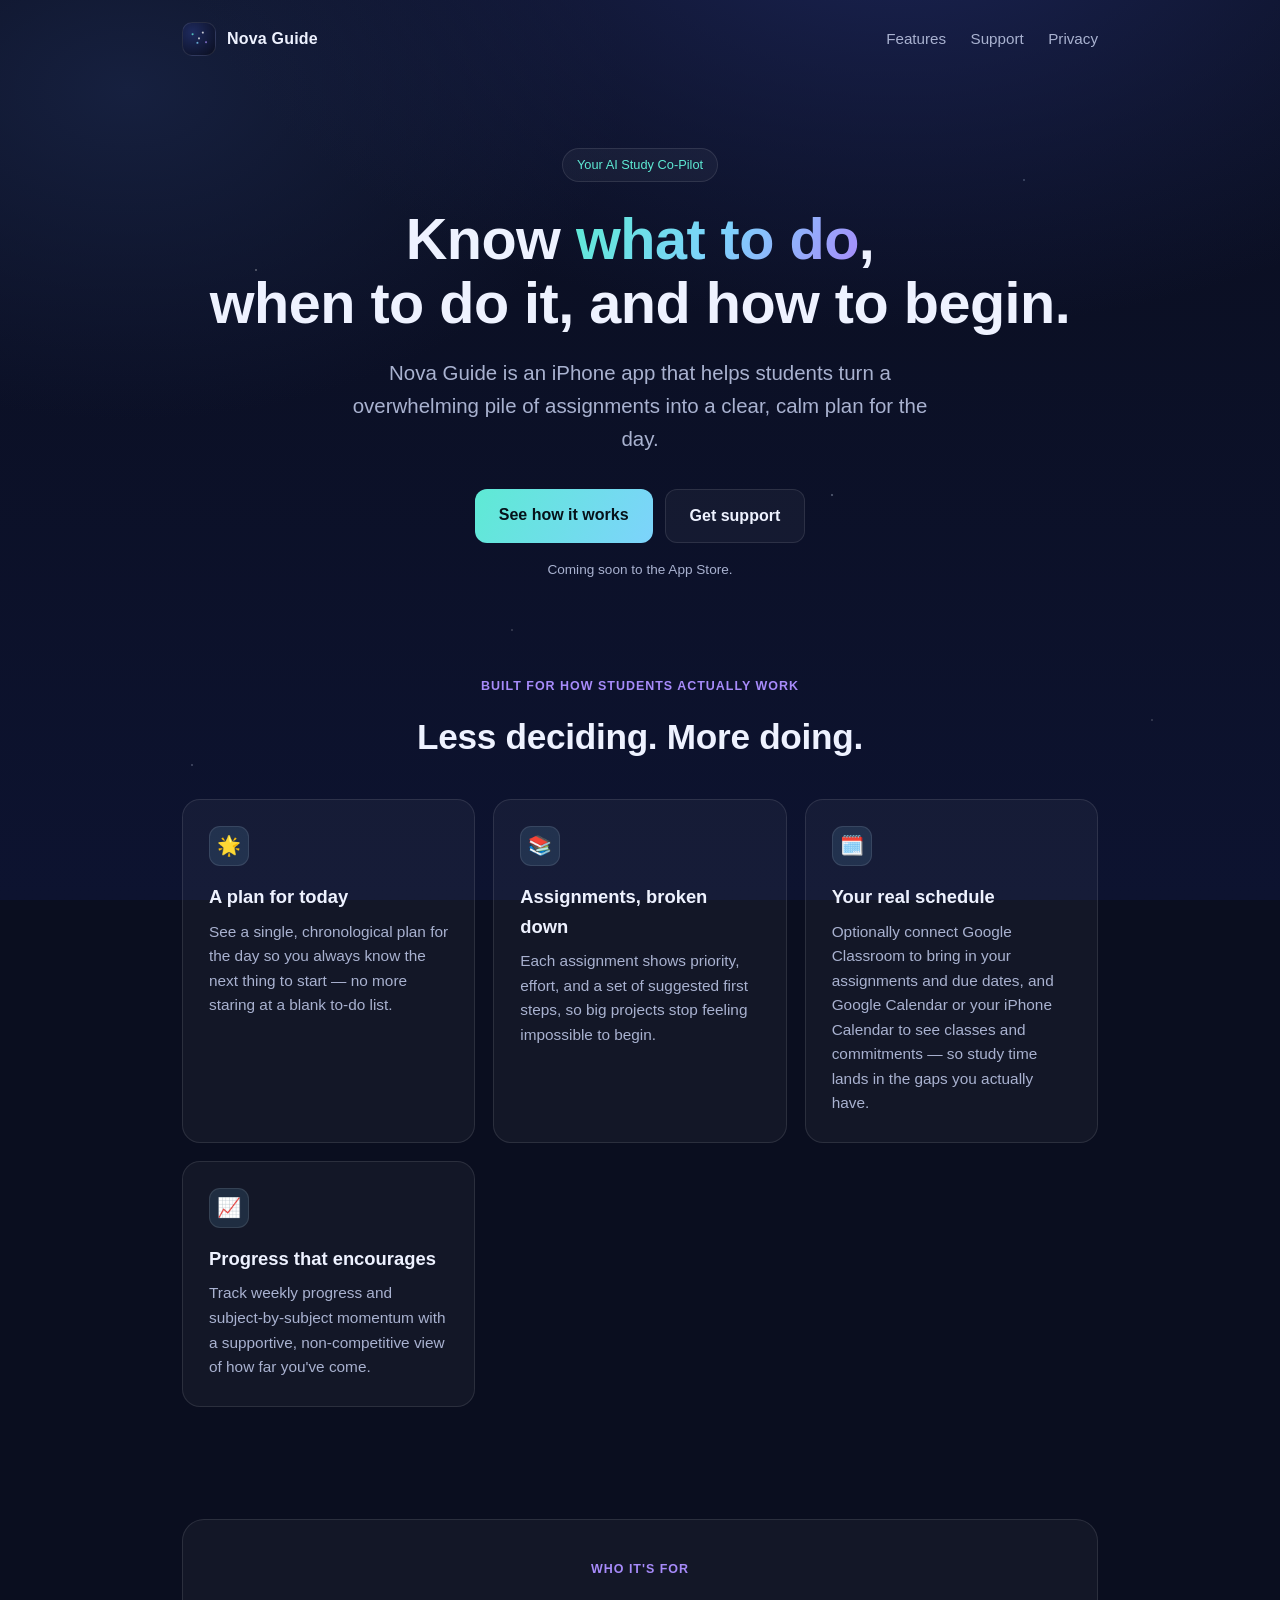
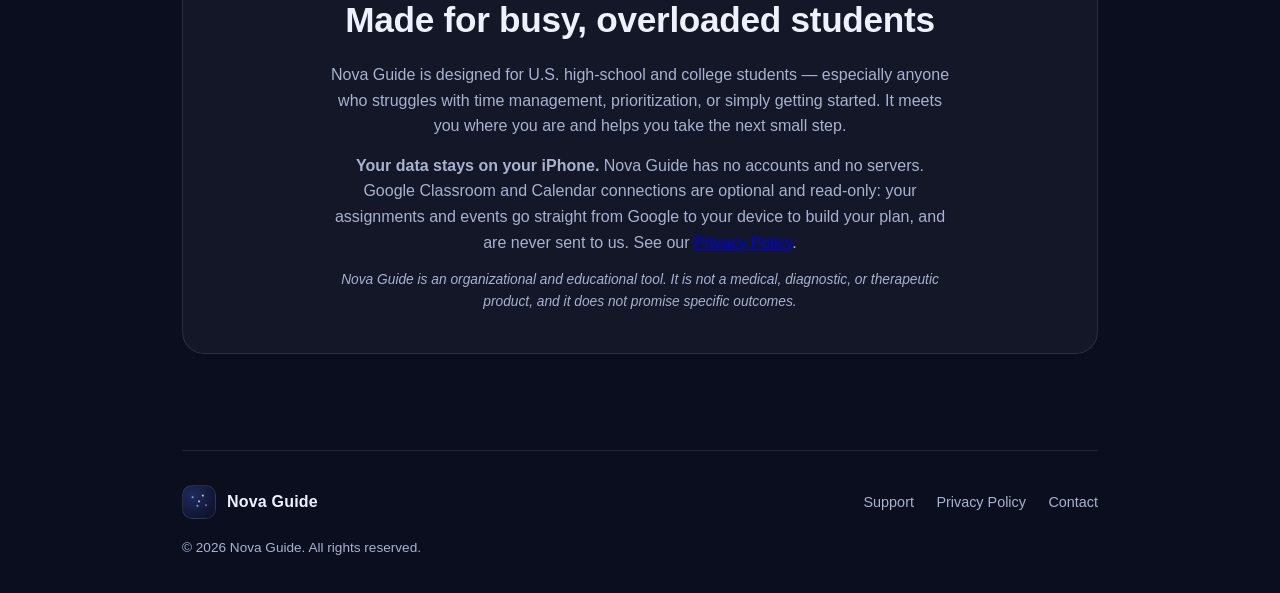
==== index.html @ fd84aff4 "Refresh privacy policy, homepage, and support page for current app Privacy policy: discloses Google " ====
<!DOCTYPE html>
<html lang="en">
<head>
<meta charset="UTF-8">
<meta name="viewport" content="width=device-width, initial-scale=1.0">
<title>Nova Guide — Your AI Study Co-Pilot</title>
<meta name="description" content="Nova Guide is an iPhone app that helps students figure out what to do, when to do it, and how to begin.">
<style>
  :root{
    --bg:#0a0e1f; --bg2:#0d1330; --card:rgba(255,255,255,.04);
    --ink:#eef2ff; --muted:#a9b2d0; --line:rgba(255,255,255,.10);
    --teal:#5eead4; --violet:#a78bfa; --accent:#7dd3fc;
  }
  *{box-sizing:border-box;margin:0;padding:0}
  html{scroll-behavior:smooth}
  body{
    font-family:-apple-system,BlinkMacSystemFont,"Segoe UI",Roboto,Helvetica,Arial,sans-serif;
    color:var(--ink); background:var(--bg); line-height:1.6; overflow-x:hidden;
  }
  /* starfield */
  .stars{position:fixed;inset:0;z-index:-2;background:
    radial-gradient(1200px 700px at 70% -10%, #1a2352 0%, transparent 60%),
    radial-gradient(900px 600px at 10% 10%, #16203f 0%, transparent 55%),
    linear-gradient(180deg,var(--bg) 0%, var(--bg2) 100%);}
  .stars::after{content:"";position:absolute;inset:0;opacity:.5;
    background-image:
      radial-gradient(1.4px 1.4px at 20% 30%, #fff, transparent),
      radial-gradient(1.2px 1.2px at 80% 20%, #cfe3ff, transparent),
      radial-gradient(1px 1px at 40% 70%, #fff, transparent),
      radial-gradient(1.6px 1.6px at 65% 55%, #dbeafe, transparent),
      radial-gradient(1px 1px at 90% 80%, #fff, transparent),
      radial-gradient(1.2px 1.2px at 15% 85%, #e0e7ff, transparent);
    background-repeat:no-repeat;}
  .wrap{max-width:960px;margin:0 auto;padding:0 22px}
  /* nav */
  nav{display:flex;align-items:center;justify-content:space-between;padding:22px 0}
  .brand{display:flex;align-items:center;gap:11px;font-weight:700;letter-spacing:.2px}
  .logo{width:34px;height:34px;border-radius:10px;background:
    radial-gradient(circle at 30% 30%, #1e2a5e, #0a0e1f);
    border:1px solid var(--line);position:relative;flex:0 0 auto}
  .logo::before{content:"";position:absolute;inset:0;background-image:
    radial-gradient(1.5px 1.5px at 30% 35%, var(--teal), transparent),
    radial-gradient(1.5px 1.5px at 62% 30%, #fff, transparent),
    radial-gradient(1.5px 1.5px at 72% 60%, var(--violet), transparent),
    radial-gradient(1.5px 1.5px at 45% 62%, var(--accent), transparent),
    radial-gradient(1.5px 1.5px at 50% 48%, #fff, transparent);}
  nav a{color:var(--muted);text-decoration:none;font-size:.95rem;margin-left:20px}
  nav a:hover{color:var(--ink)}
  /* hero */
  header{text-align:center;padding:70px 0 40px}
  .pill{display:inline-block;font-size:.8rem;color:var(--teal);
    border:1px solid var(--line);border-radius:999px;padding:6px 14px;margin-bottom:26px;
    background:var(--card)}
  h1{font-size:clamp(2.1rem,6vw,3.6rem);line-height:1.1;letter-spacing:-.5px;font-weight:800}
  h1 .grad{background:linear-gradient(120deg,var(--teal),var(--accent),var(--violet));
    -webkit-background-clip:text;background-clip:text;color:transparent}
  .sub{color:var(--muted);font-size:clamp(1.05rem,2.4vw,1.28rem);max-width:600px;margin:22px auto 0}
  .cta{display:inline-flex;gap:12px;margin-top:34px;flex-wrap:wrap;justify-content:center}
  .btn{display:inline-block;padding:13px 24px;border-radius:12px;font-weight:600;text-decoration:none;font-size:1rem}
  .btn.primary{background:linear-gradient(120deg,var(--teal),var(--accent));color:#06121a}
  .btn.ghost{border:1px solid var(--line);color:var(--ink);background:var(--card)}
  .note{color:var(--muted);font-size:.85rem;margin-top:16px}
  /* features */
  section{padding:56px 0}
  .eyebrow{text-align:center;color:var(--violet);font-weight:600;letter-spacing:1px;text-transform:uppercase;font-size:.78rem;margin-bottom:12px}
  h2{text-align:center;font-size:clamp(1.6rem,4vw,2.2rem);letter-spacing:-.3px;margin-bottom:14px}
  .grid{display:grid;grid-template-columns:repeat(auto-fit,minmax(240px,1fr));gap:18px;margin-top:34px}
  .card{background:var(--card);border:1px solid var(--line);border-radius:18px;padding:26px}
  .card h3{font-size:1.15rem;margin-bottom:8px}
  .card p{color:var(--muted);font-size:.96rem}
  .ic{width:40px;height:40px;border-radius:11px;display:grid;place-items:center;margin-bottom:16px;
    background:rgba(125,211,252,.12);border:1px solid var(--line);font-size:1.2rem}
  /* audience */
  .band{background:var(--card);border:1px solid var(--line);border-radius:22px;padding:40px;text-align:center}
  .band p{color:var(--muted);max-width:620px;margin:14px auto 0}
  .disc{color:var(--muted);font-size:.86rem;max-width:640px;margin:22px auto 0;font-style:italic}
  /* footer */
  footer{border-top:1px solid var(--line);padding:34px 0;margin-top:40px}
  .frow{display:flex;justify-content:space-between;align-items:center;flex-wrap:wrap;gap:14px}
  footer a{color:var(--muted);text-decoration:none;margin-left:18px;font-size:.9rem}
  footer a:hover{color:var(--ink)}
  .copy{color:var(--muted);font-size:.85rem}
</style>
</head>
<body>
<div class="stars"></div>
<div class="wrap">

  <nav>
    <div class="brand"><span class="logo"></span> Nova Guide</div>
    <div>
      <a href="#features">Features</a>
      <a href="support.html">Support</a>
      <a href="privacy.html">Privacy</a>
    </div>
  </nav>

  <header>
    <span class="pill">Your AI Study Co-Pilot</span>
    <h1>Know <span class="grad">what to do</span>,<br>when to do it, and how to begin.</h1>
    <p class="sub">Nova Guide is an iPhone app that helps students turn a overwhelming pile of assignments into a clear, calm plan for the day.</p>
    <div class="cta">
      <a class="btn primary" href="#features">See how it works</a>
      <a class="btn ghost" href="support.html">Get support</a>
    </div>
    <p class="note">Coming soon to the App Store.</p>
  </header>

  <section id="features">
    <div class="eyebrow">Built for how students actually work</div>
    <h2>Less deciding. More doing.</h2>
    <div class="grid">
      <div class="card">
        <div class="ic">🌟</div>
        <h3>A plan for today</h3>
        <p>See a single, chronological plan for the day so you always know the next thing to start — no more staring at a blank to-do list.</p>
      </div>
      <div class="card">
        <div class="ic">📚</div>
        <h3>Assignments, broken down</h3>
        <p>Each assignment shows priority, effort, and a set of suggested first steps, so big projects stop feeling impossible to begin.</p>
      </div>
      <div class="card">
        <div class="ic">🗓️</div>
        <h3>Your real schedule</h3>
        <p>Optionally connect Google Classroom to bring in your assignments and due dates, and Google Calendar or your iPhone Calendar to see classes and commitments — so study time lands in the gaps you actually have.</p>
      </div>
      <div class="card">
        <div class="ic">📈</div>
        <h3>Progress that encourages</h3>
        <p>Track weekly progress and subject-by-subject momentum with a supportive, non-competitive view of how far you've come.</p>
      </div>
    </div>
  </section>

  <section>
    <div class="band">
      <div class="eyebrow">Who it's for</div>
      <h2>Made for busy, overloaded students</h2>
      <p>Nova Guide is designed for U.S. high-school and college students — especially anyone who struggles with time management, prioritization, or simply getting started. It meets you where you are and helps you take the next small step.</p>
      <p><strong>Your data stays on your iPhone.</strong> Nova Guide has no accounts and no servers. Google Classroom and Calendar connections are optional and read-only: your assignments and events go straight from Google to your device to build your plan, and are never sent to us. See our <a href="privacy.html">Privacy Policy</a>.</p>
      <p class="disc">Nova Guide is an organizational and educational tool. It is not a medical, diagnostic, or therapeutic product, and it does not promise specific outcomes.</p>
    </div>
  </section>

  <footer>
    <div class="frow">
      <div class="brand"><span class="logo"></span> Nova Guide</div>
      <div>
        <a href="support.html">Support</a>
        <a href="privacy.html">Privacy Policy</a>
        <a href="mailto:support@nova-guide.com">Contact</a>
      </div>
    </div>
    <p class="copy" style="margin-top:18px">© 2026 Nova Guide. All rights reserved.</p>
  </footer>

</div>
</body>
</html>
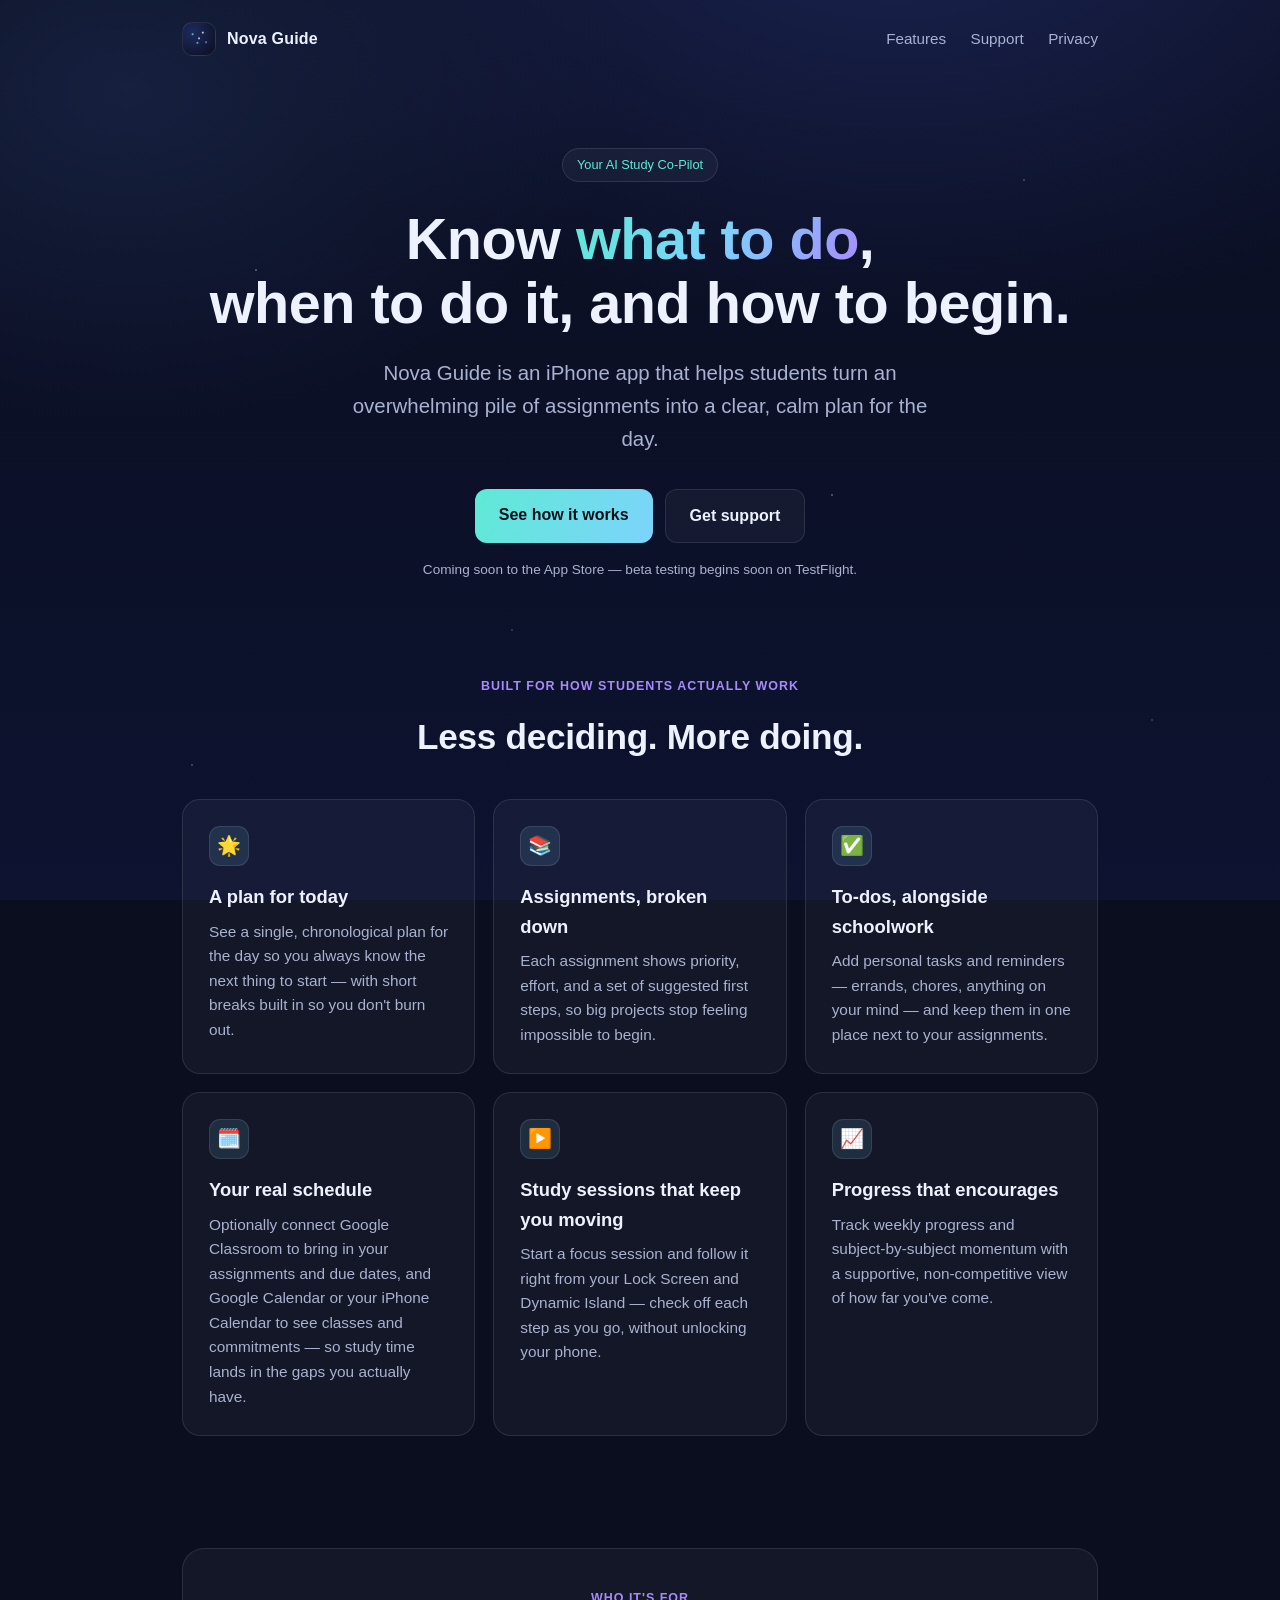
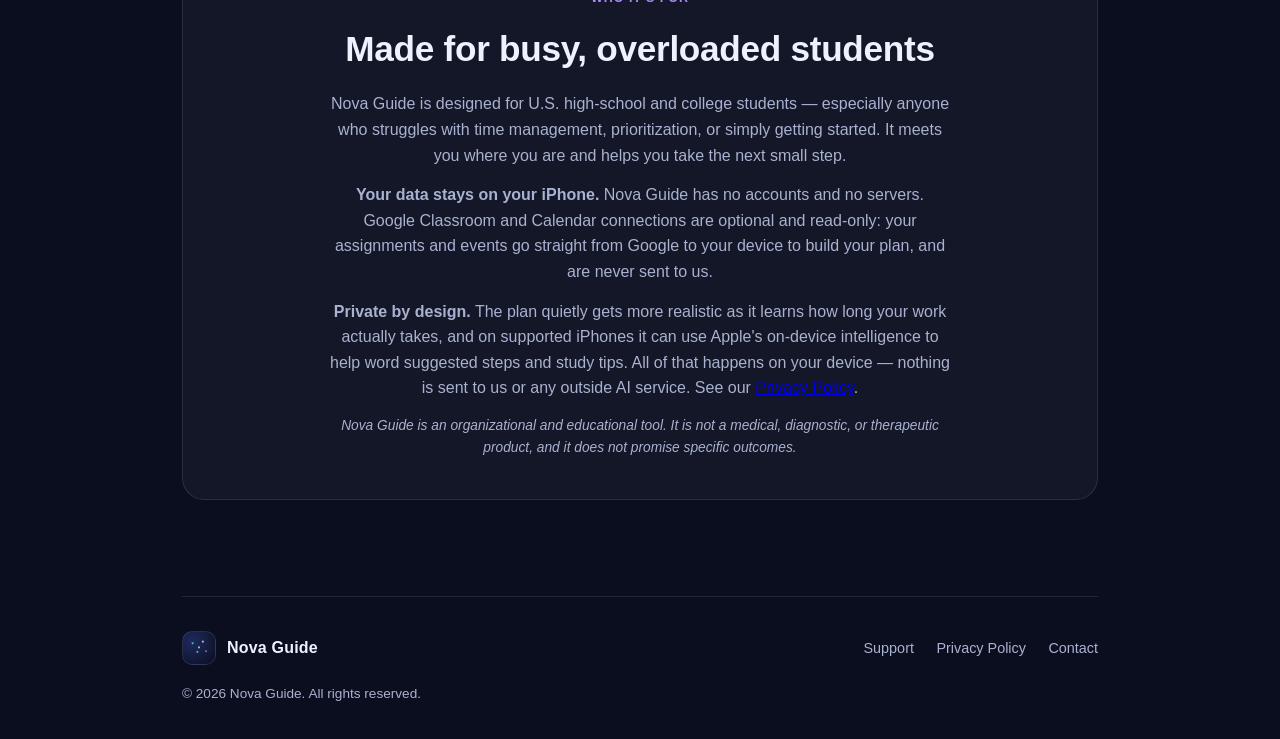
==== commit 84592752: "Refresh site for beta: Tasks, study sessions, on-device AI Bring the landing and support pages in li" ====
--- a/index.html
+++ b/index.html
@@ -98,12 +98,12 @@
   <header>
     <span class="pill">Your AI Study Co-Pilot</span>
     <h1>Know <span class="grad">what to do</span>,<br>when to do it, and how to begin.</h1>
-    <p class="sub">Nova Guide is an iPhone app that helps students turn a overwhelming pile of assignments into a clear, calm plan for the day.</p>
+    <p class="sub">Nova Guide is an iPhone app that helps students turn an overwhelming pile of assignments into a clear, calm plan for the day.</p>
     <div class="cta">
       <a class="btn primary" href="#features">See how it works</a>
       <a class="btn ghost" href="support.html">Get support</a>
     </div>
-    <p class="note">Coming soon to the App Store.</p>
+    <p class="note">Coming soon to the App Store — beta testing begins soon on TestFlight.</p>
   </header>
 
   <section id="features">
@@ -113,7 +113,7 @@
       <div class="card">
         <div class="ic">🌟</div>
         <h3>A plan for today</h3>
-        <p>See a single, chronological plan for the day so you always know the next thing to start — no more staring at a blank to-do list.</p>
+        <p>See a single, chronological plan for the day so you always know the next thing to start — with short breaks built in so you don't burn out.</p>
       </div>
       <div class="card">
         <div class="ic">📚</div>
@@ -121,9 +121,19 @@
         <p>Each assignment shows priority, effort, and a set of suggested first steps, so big projects stop feeling impossible to begin.</p>
       </div>
       <div class="card">
+        <div class="ic">✅</div>
+        <h3>To-dos, alongside schoolwork</h3>
+        <p>Add personal tasks and reminders — errands, chores, anything on your mind — and keep them in one place next to your assignments.</p>
+      </div>
+      <div class="card">
         <div class="ic">🗓️</div>
         <h3>Your real schedule</h3>
         <p>Optionally connect Google Classroom to bring in your assignments and due dates, and Google Calendar or your iPhone Calendar to see classes and commitments — so study time lands in the gaps you actually have.</p>
+      </div>
+      <div class="card">
+        <div class="ic">▶️</div>
+        <h3>Study sessions that keep you moving</h3>
+        <p>Start a focus session and follow it right from your Lock Screen and Dynamic Island — check off each step as you go, without unlocking your phone.</p>
       </div>
       <div class="card">
         <div class="ic">📈</div>
@@ -138,7 +148,8 @@
       <div class="eyebrow">Who it's for</div>
       <h2>Made for busy, overloaded students</h2>
       <p>Nova Guide is designed for U.S. high-school and college students — especially anyone who struggles with time management, prioritization, or simply getting started. It meets you where you are and helps you take the next small step.</p>
-      <p><strong>Your data stays on your iPhone.</strong> Nova Guide has no accounts and no servers. Google Classroom and Calendar connections are optional and read-only: your assignments and events go straight from Google to your device to build your plan, and are never sent to us. See our <a href="privacy.html">Privacy Policy</a>.</p>
+      <p><strong>Your data stays on your iPhone.</strong> Nova Guide has no accounts and no servers. Google Classroom and Calendar connections are optional and read-only: your assignments and events go straight from Google to your device to build your plan, and are never sent to us.</p>
+      <p><strong>Private by design.</strong> The plan quietly gets more realistic as it learns how long your work actually takes, and on supported iPhones it can use Apple's on-device intelligence to help word suggested steps and study tips. All of that happens on your device — nothing is sent to us or any outside AI service. See our <a href="privacy.html">Privacy Policy</a>.</p>
       <p class="disc">Nova Guide is an organizational and educational tool. It is not a medical, diagnostic, or therapeutic product, and it does not promise specific outcomes.</p>
     </div>
   </section>
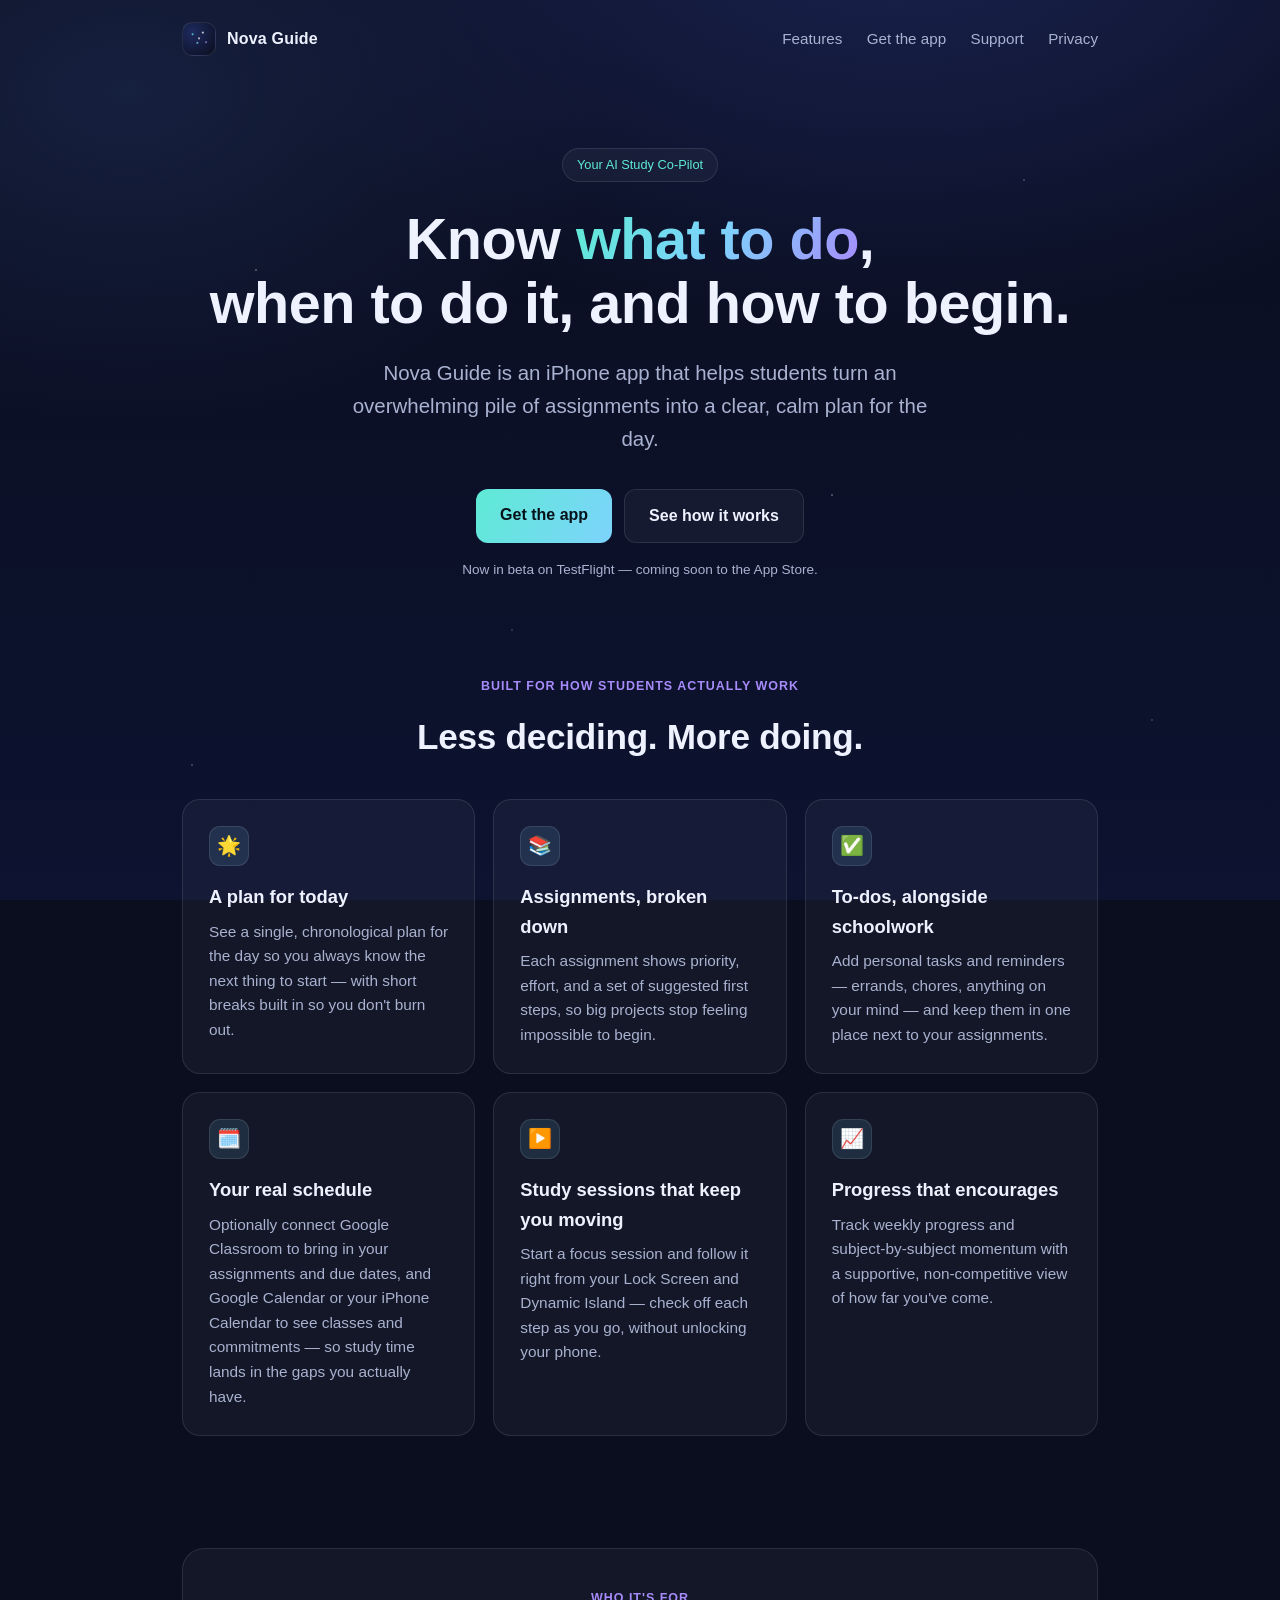
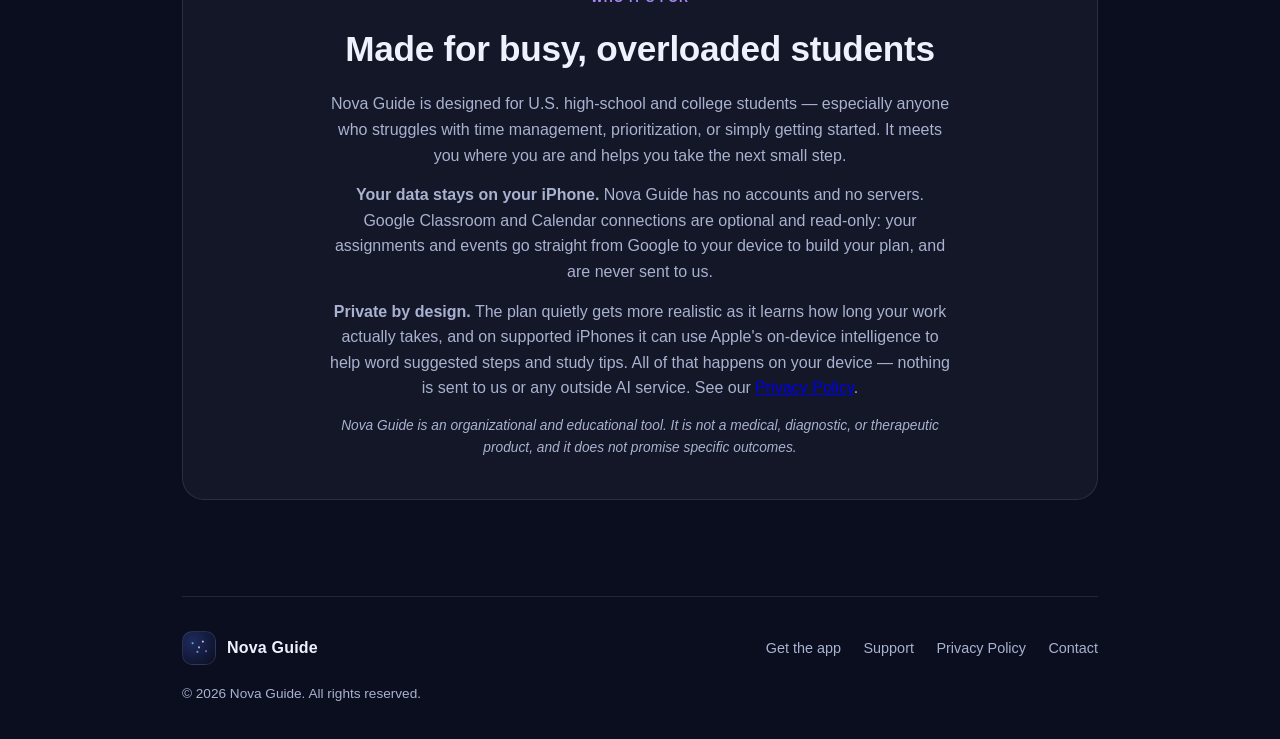
==== commit 8732d376: "Add /get download page (QR target) with TestFlight beta link Dedicated download page at /get is the " ====
--- a/index.html
+++ b/index.html
@@ -90,6 +90,7 @@
     <div class="brand"><span class="logo"></span> Nova Guide</div>
     <div>
       <a href="#features">Features</a>
+      <a href="get.html">Get the app</a>
       <a href="support.html">Support</a>
       <a href="privacy.html">Privacy</a>
     </div>
@@ -100,10 +101,10 @@
     <h1>Know <span class="grad">what to do</span>,<br>when to do it, and how to begin.</h1>
     <p class="sub">Nova Guide is an iPhone app that helps students turn an overwhelming pile of assignments into a clear, calm plan for the day.</p>
     <div class="cta">
-      <a class="btn primary" href="#features">See how it works</a>
-      <a class="btn ghost" href="support.html">Get support</a>
+      <a class="btn primary" href="get.html">Get the app</a>
+      <a class="btn ghost" href="#features">See how it works</a>
     </div>
-    <p class="note">Coming soon to the App Store — beta testing begins soon on TestFlight.</p>
+    <p class="note">Now in beta on TestFlight — coming soon to the App Store.</p>
   </header>
 
   <section id="features">
@@ -158,6 +159,7 @@
     <div class="frow">
       <div class="brand"><span class="logo"></span> Nova Guide</div>
       <div>
+        <a href="get.html">Get the app</a>
         <a href="support.html">Support</a>
         <a href="privacy.html">Privacy Policy</a>
         <a href="mailto:support@nova-guide.com">Contact</a>
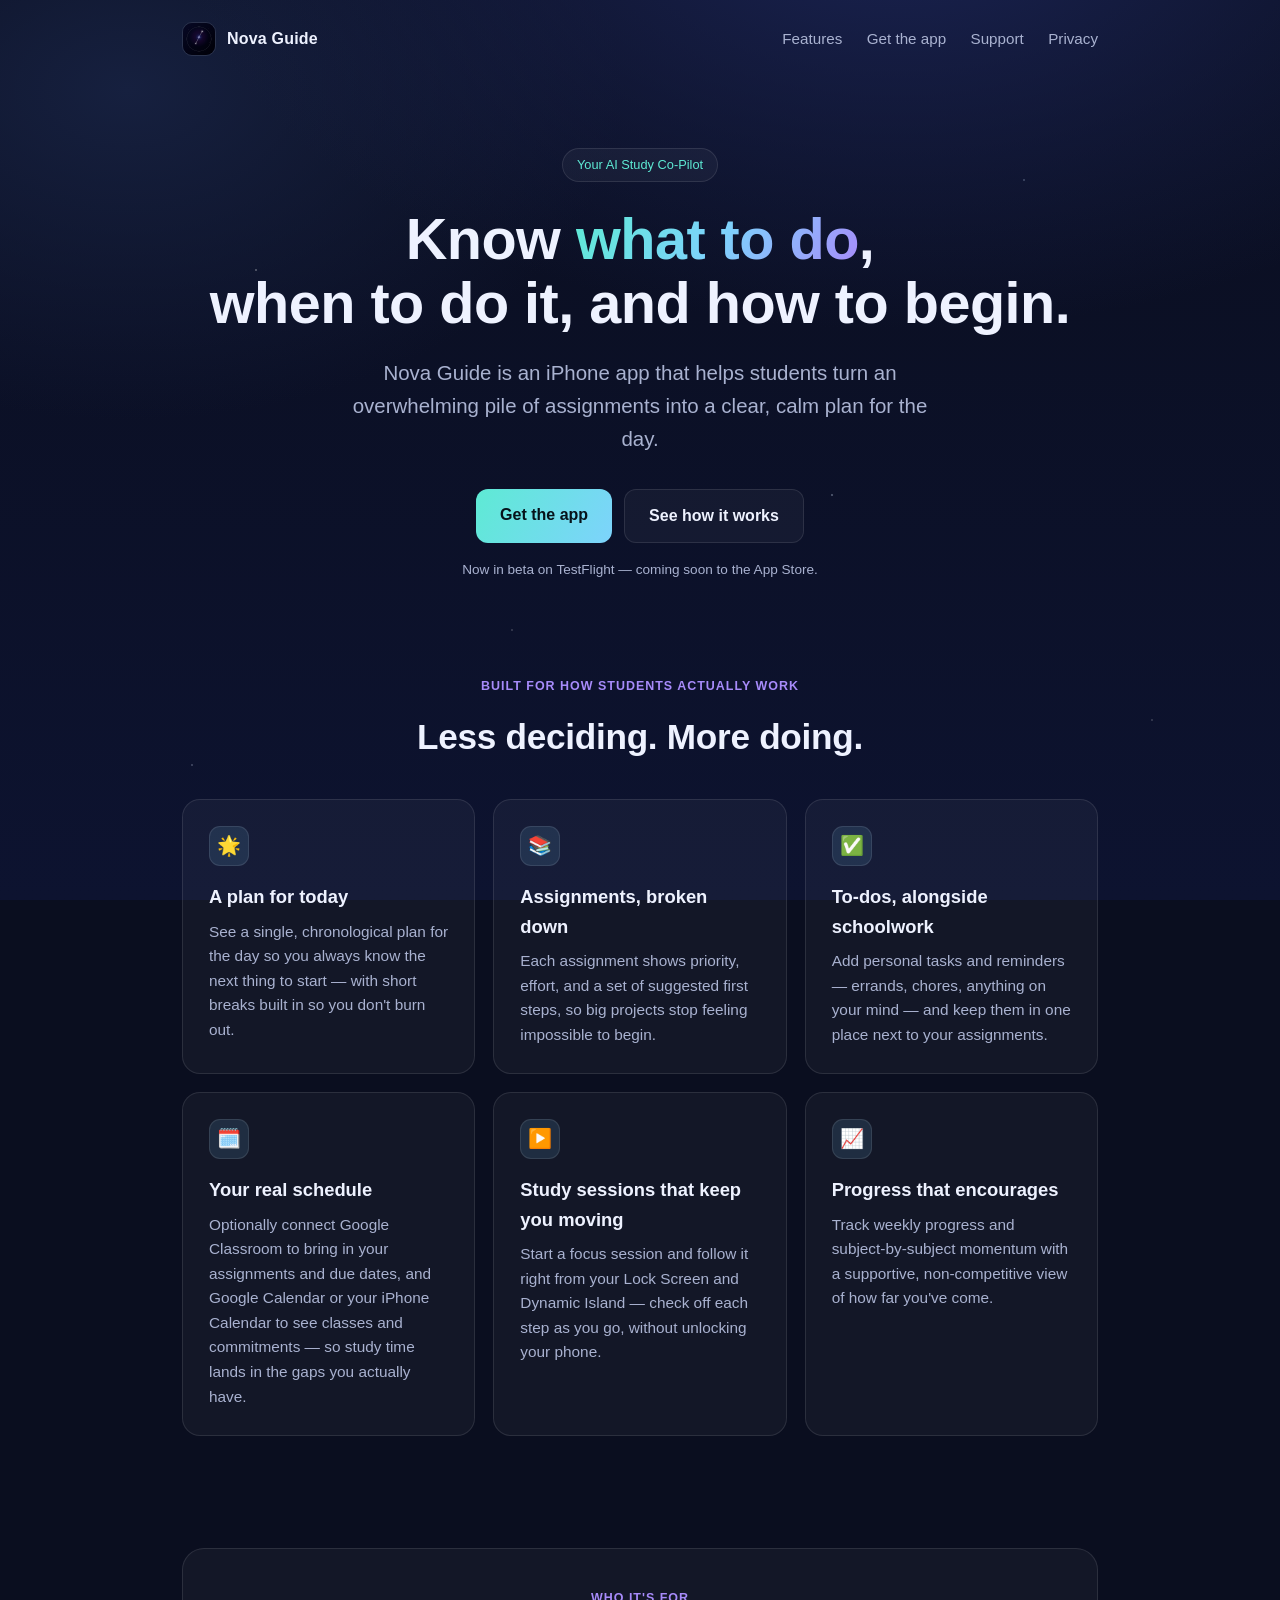
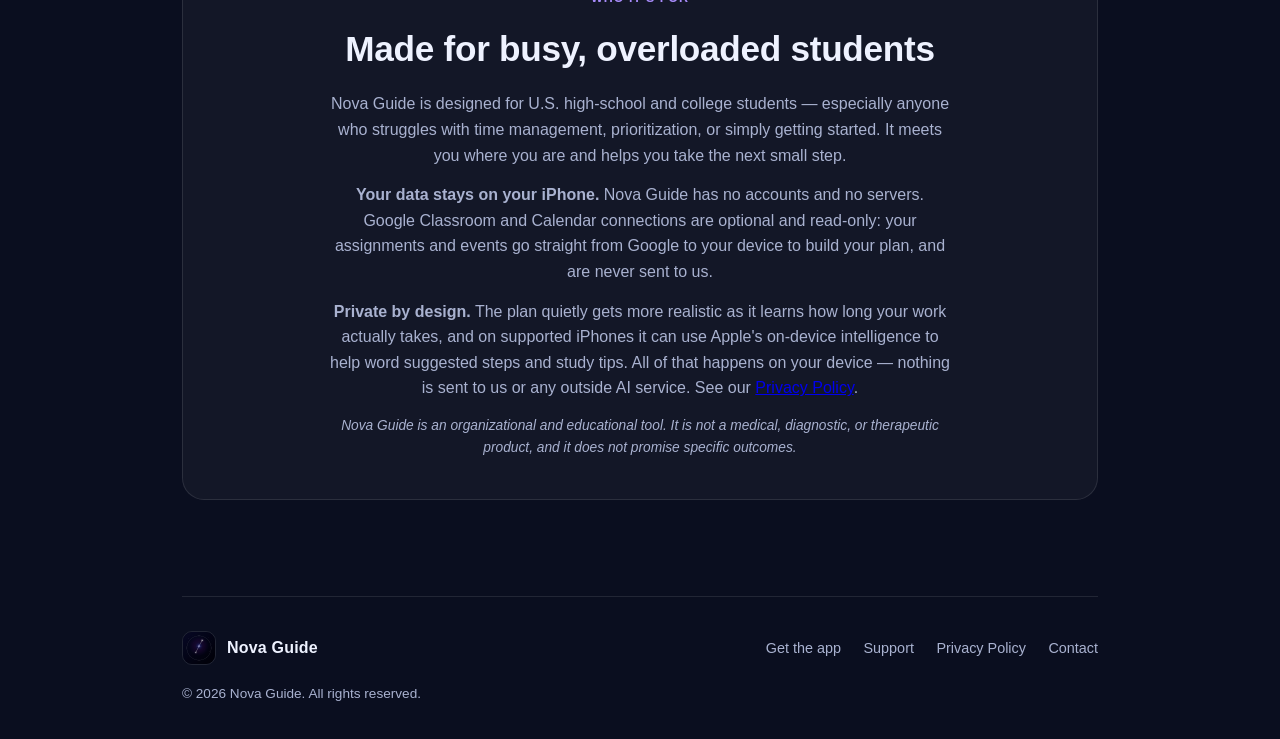
==== commit b8e2d041: "Use the real app icon across the site instead of the CSS placeholder The nav/footer brand marks and " ====
--- a/index.html
+++ b/index.html
@@ -5,6 +5,8 @@
 <meta name="viewport" content="width=device-width, initial-scale=1.0">
 <title>Nova Guide — Your AI Study Co-Pilot</title>
 <meta name="description" content="Nova Guide is an iPhone app that helps students figure out what to do, when to do it, and how to begin.">
+<link rel="icon" type="image/png" href="favicon.png">
+<link rel="apple-touch-icon" href="apple-touch-icon.png">
 <style>
   :root{
     --bg:#0a0e1f; --bg2:#0d1330; --card:rgba(255,255,255,.04);
@@ -35,15 +37,8 @@
   /* nav */
   nav{display:flex;align-items:center;justify-content:space-between;padding:22px 0}
   .brand{display:flex;align-items:center;gap:11px;font-weight:700;letter-spacing:.2px}
-  .logo{width:34px;height:34px;border-radius:10px;background:
-    radial-gradient(circle at 30% 30%, #1e2a5e, #0a0e1f);
-    border:1px solid var(--line);position:relative;flex:0 0 auto}
-  .logo::before{content:"";position:absolute;inset:0;background-image:
-    radial-gradient(1.5px 1.5px at 30% 35%, var(--teal), transparent),
-    radial-gradient(1.5px 1.5px at 62% 30%, #fff, transparent),
-    radial-gradient(1.5px 1.5px at 72% 60%, var(--violet), transparent),
-    radial-gradient(1.5px 1.5px at 45% 62%, var(--accent), transparent),
-    radial-gradient(1.5px 1.5px at 50% 48%, #fff, transparent);}
+  .logo{width:34px;height:34px;border-radius:10px;border:1px solid var(--line);
+    flex:0 0 auto;object-fit:cover;display:block}
   nav a{color:var(--muted);text-decoration:none;font-size:.95rem;margin-left:20px}
   nav a:hover{color:var(--ink)}
   /* hero */
@@ -87,7 +82,7 @@
 <div class="wrap">
 
   <nav>
-    <div class="brand"><span class="logo"></span> Nova Guide</div>
+    <div class="brand"><img class="logo" src="icon.png" alt="Nova Guide app icon" width="34" height="34"> Nova Guide</div>
     <div>
       <a href="#features">Features</a>
       <a href="get.html">Get the app</a>
@@ -157,7 +152,7 @@
 
   <footer>
     <div class="frow">
-      <div class="brand"><span class="logo"></span> Nova Guide</div>
+      <div class="brand"><img class="logo" src="icon.png" alt="Nova Guide app icon" width="34" height="34"> Nova Guide</div>
       <div>
         <a href="get.html">Get the app</a>
         <a href="support.html">Support</a>
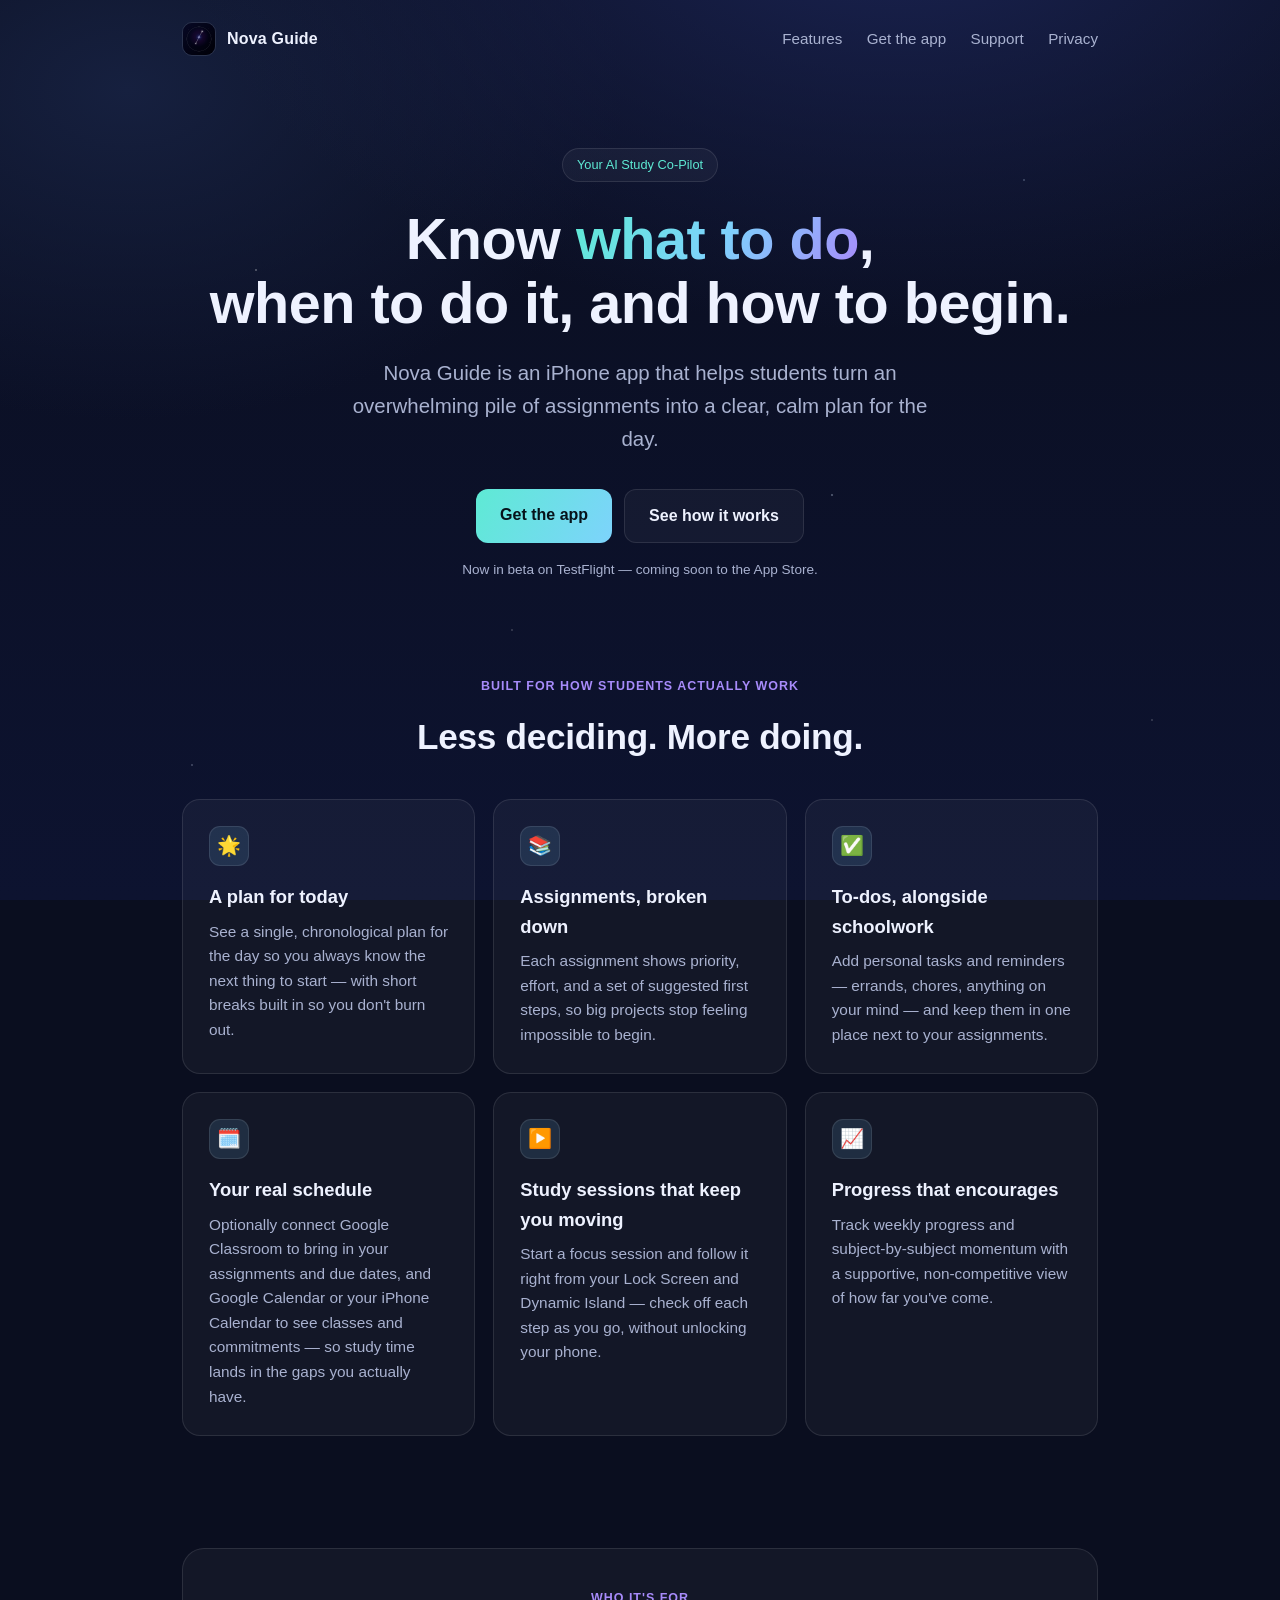
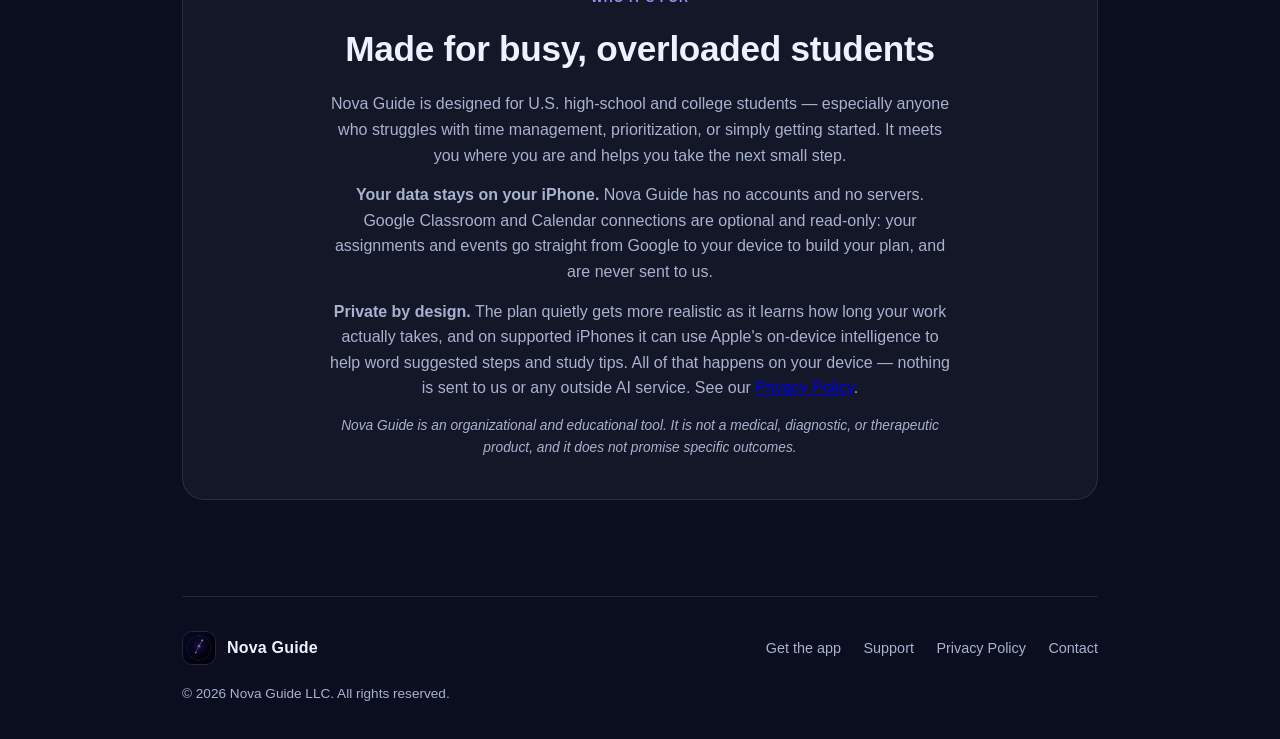
==== commit f917ffe1: "Name the legal entity as Nova Guide LLC Now that Nova Guide LLC is formed, update entity references " ====
--- a/index.html
+++ b/index.html
@@ -160,7 +160,7 @@
         <a href="mailto:support@nova-guide.com">Contact</a>
       </div>
     </div>
-    <p class="copy" style="margin-top:18px">© 2026 Nova Guide. All rights reserved.</p>
+    <p class="copy" style="margin-top:18px">© 2026 Nova Guide LLC. All rights reserved.</p>
   </footer>
 
 </div>
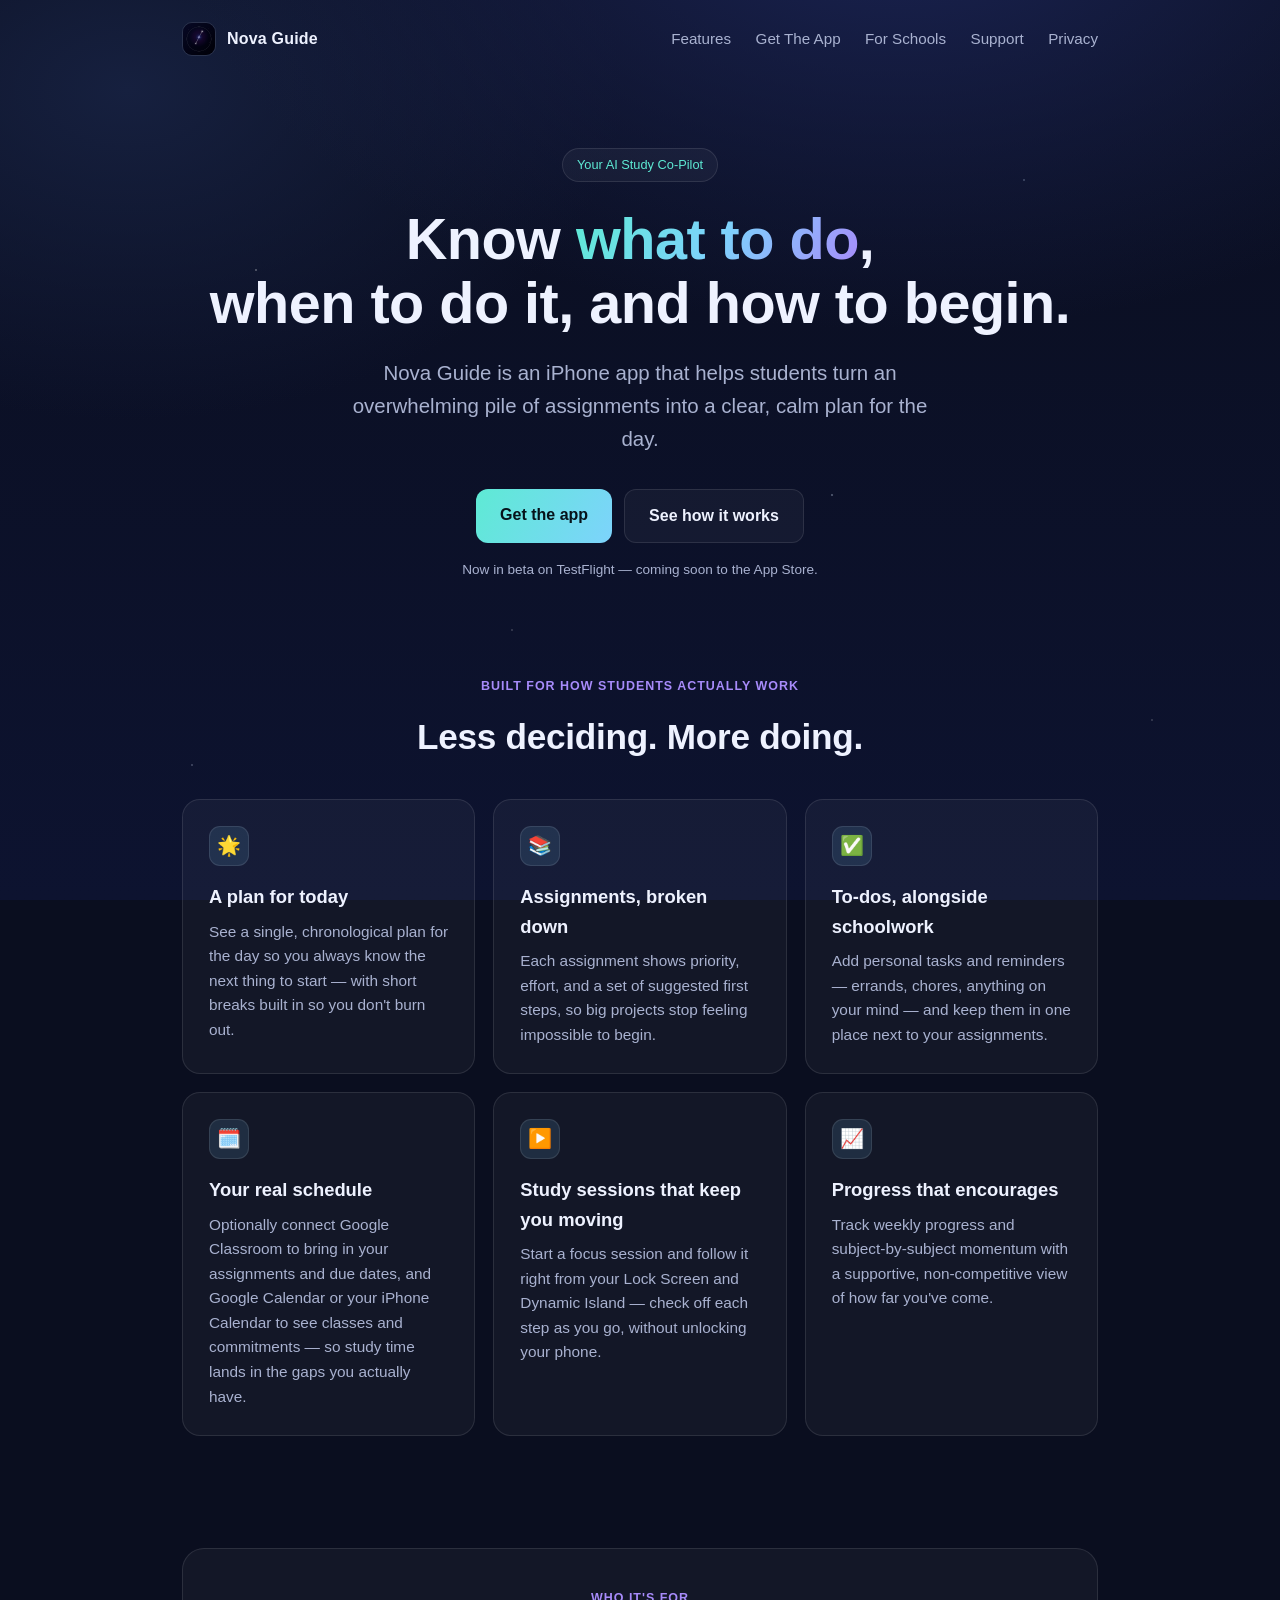
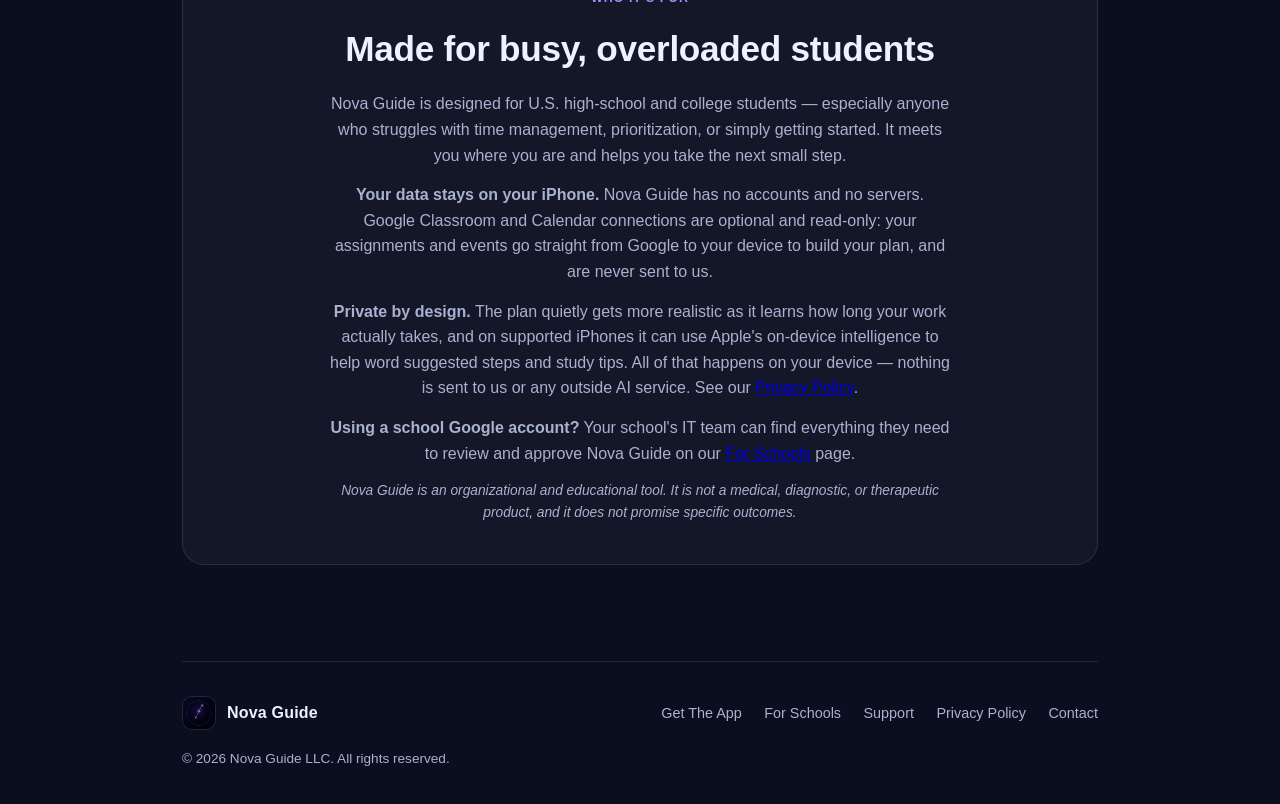
==== commit a0dab40c: "Add For Schools section for school IT administrators New /schools/ overview and /schools/approve ste" ====
--- a/index.html
+++ b/index.html
@@ -41,6 +41,8 @@
     flex:0 0 auto;object-fit:cover;display:block}
   nav a{color:var(--muted);text-decoration:none;font-size:.95rem;margin-left:20px}
   nav a:hover{color:var(--ink)}
+  nav a{white-space:nowrap}
+  @media (max-width:600px){nav{flex-wrap:wrap;gap:12px}nav a{margin:0 16px 0 0}}
   /* hero */
   header{text-align:center;padding:70px 0 40px}
   .pill{display:inline-block;font-size:.8rem;color:var(--teal);
@@ -85,7 +87,8 @@
     <div class="brand"><img class="logo" src="icon.png" alt="Nova Guide app icon" width="34" height="34"> Nova Guide</div>
     <div>
       <a href="#features">Features</a>
-      <a href="get.html">Get the app</a>
+      <a href="get.html">Get The App</a>
+      <a href="schools/">For Schools</a>
       <a href="support.html">Support</a>
       <a href="privacy.html">Privacy</a>
     </div>
@@ -146,6 +149,7 @@
       <p>Nova Guide is designed for U.S. high-school and college students — especially anyone who struggles with time management, prioritization, or simply getting started. It meets you where you are and helps you take the next small step.</p>
       <p><strong>Your data stays on your iPhone.</strong> Nova Guide has no accounts and no servers. Google Classroom and Calendar connections are optional and read-only: your assignments and events go straight from Google to your device to build your plan, and are never sent to us.</p>
       <p><strong>Private by design.</strong> The plan quietly gets more realistic as it learns how long your work actually takes, and on supported iPhones it can use Apple's on-device intelligence to help word suggested steps and study tips. All of that happens on your device — nothing is sent to us or any outside AI service. See our <a href="privacy.html">Privacy Policy</a>.</p>
+      <p><strong>Using a school Google account?</strong> Your school's IT team can find everything they need to review and approve Nova Guide on our <a href="schools/">For Schools</a> page.</p>
       <p class="disc">Nova Guide is an organizational and educational tool. It is not a medical, diagnostic, or therapeutic product, and it does not promise specific outcomes.</p>
     </div>
   </section>
@@ -154,7 +158,8 @@
     <div class="frow">
       <div class="brand"><img class="logo" src="icon.png" alt="Nova Guide app icon" width="34" height="34"> Nova Guide</div>
       <div>
-        <a href="get.html">Get the app</a>
+        <a href="get.html">Get The App</a>
+        <a href="schools/">For Schools</a>
         <a href="support.html">Support</a>
         <a href="privacy.html">Privacy Policy</a>
         <a href="mailto:support@nova-guide.com">Contact</a>
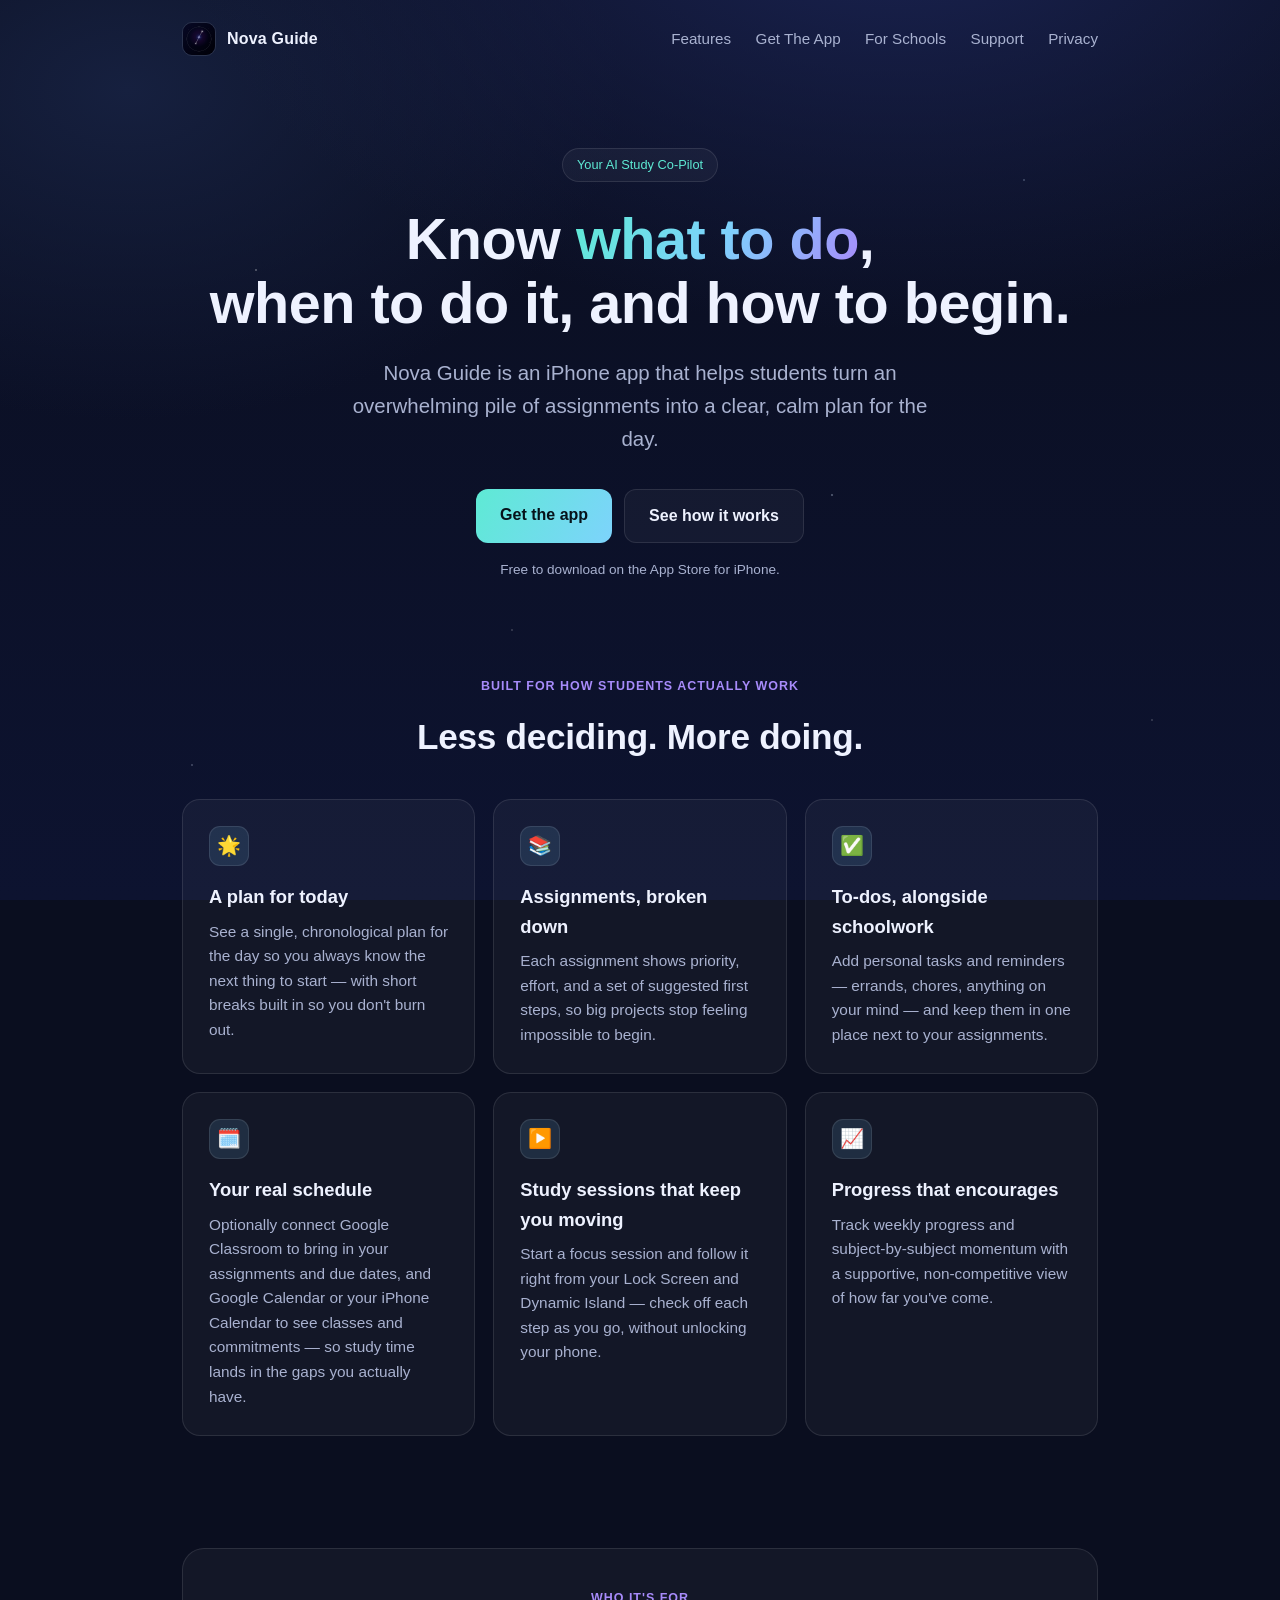
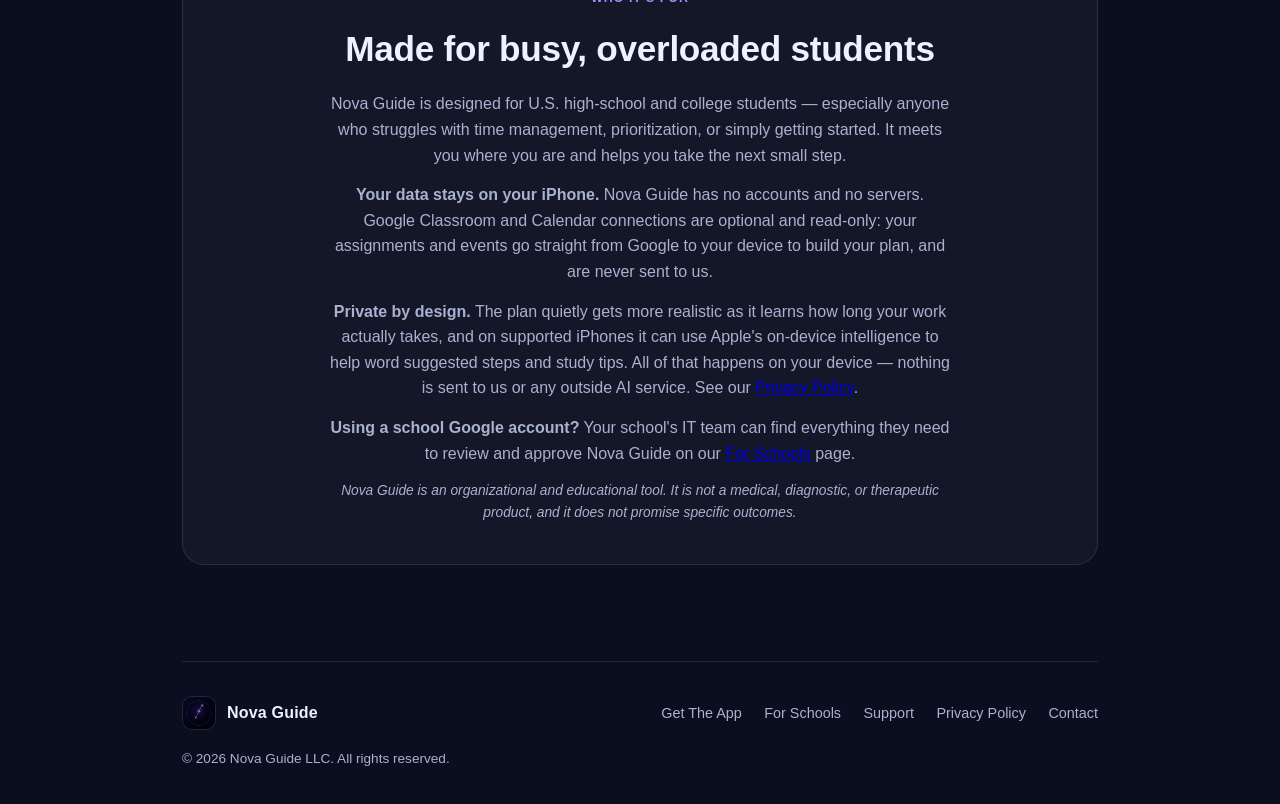
==== commit b9ee070b: "Point Get the app at the App Store for the 1.0 release Swap the TestFlight beta button on /get (the " ====
--- a/index.html
+++ b/index.html
@@ -102,7 +102,7 @@
       <a class="btn primary" href="get.html">Get the app</a>
       <a class="btn ghost" href="#features">See how it works</a>
     </div>
-    <p class="note">Now in beta on TestFlight — coming soon to the App Store.</p>
+    <p class="note">Free to download on the App Store for iPhone.</p>
   </header>
 
   <section id="features">
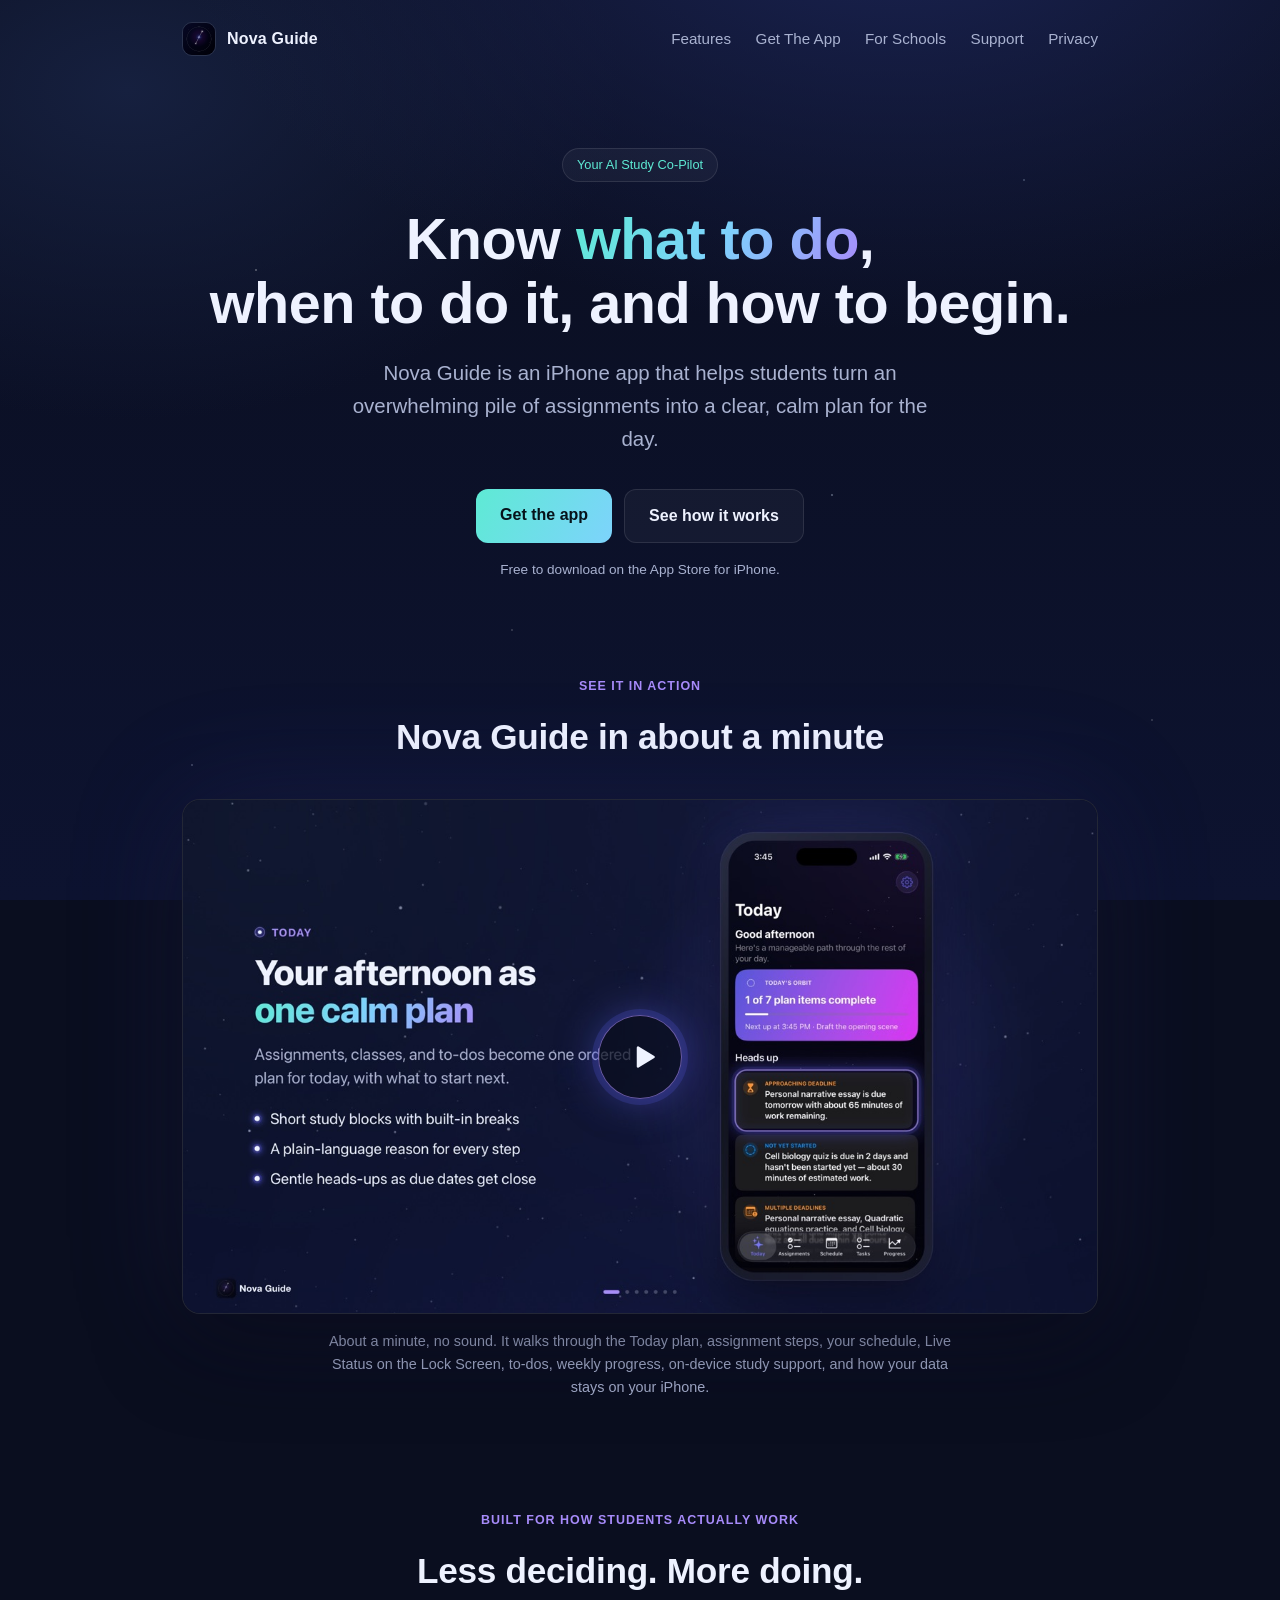
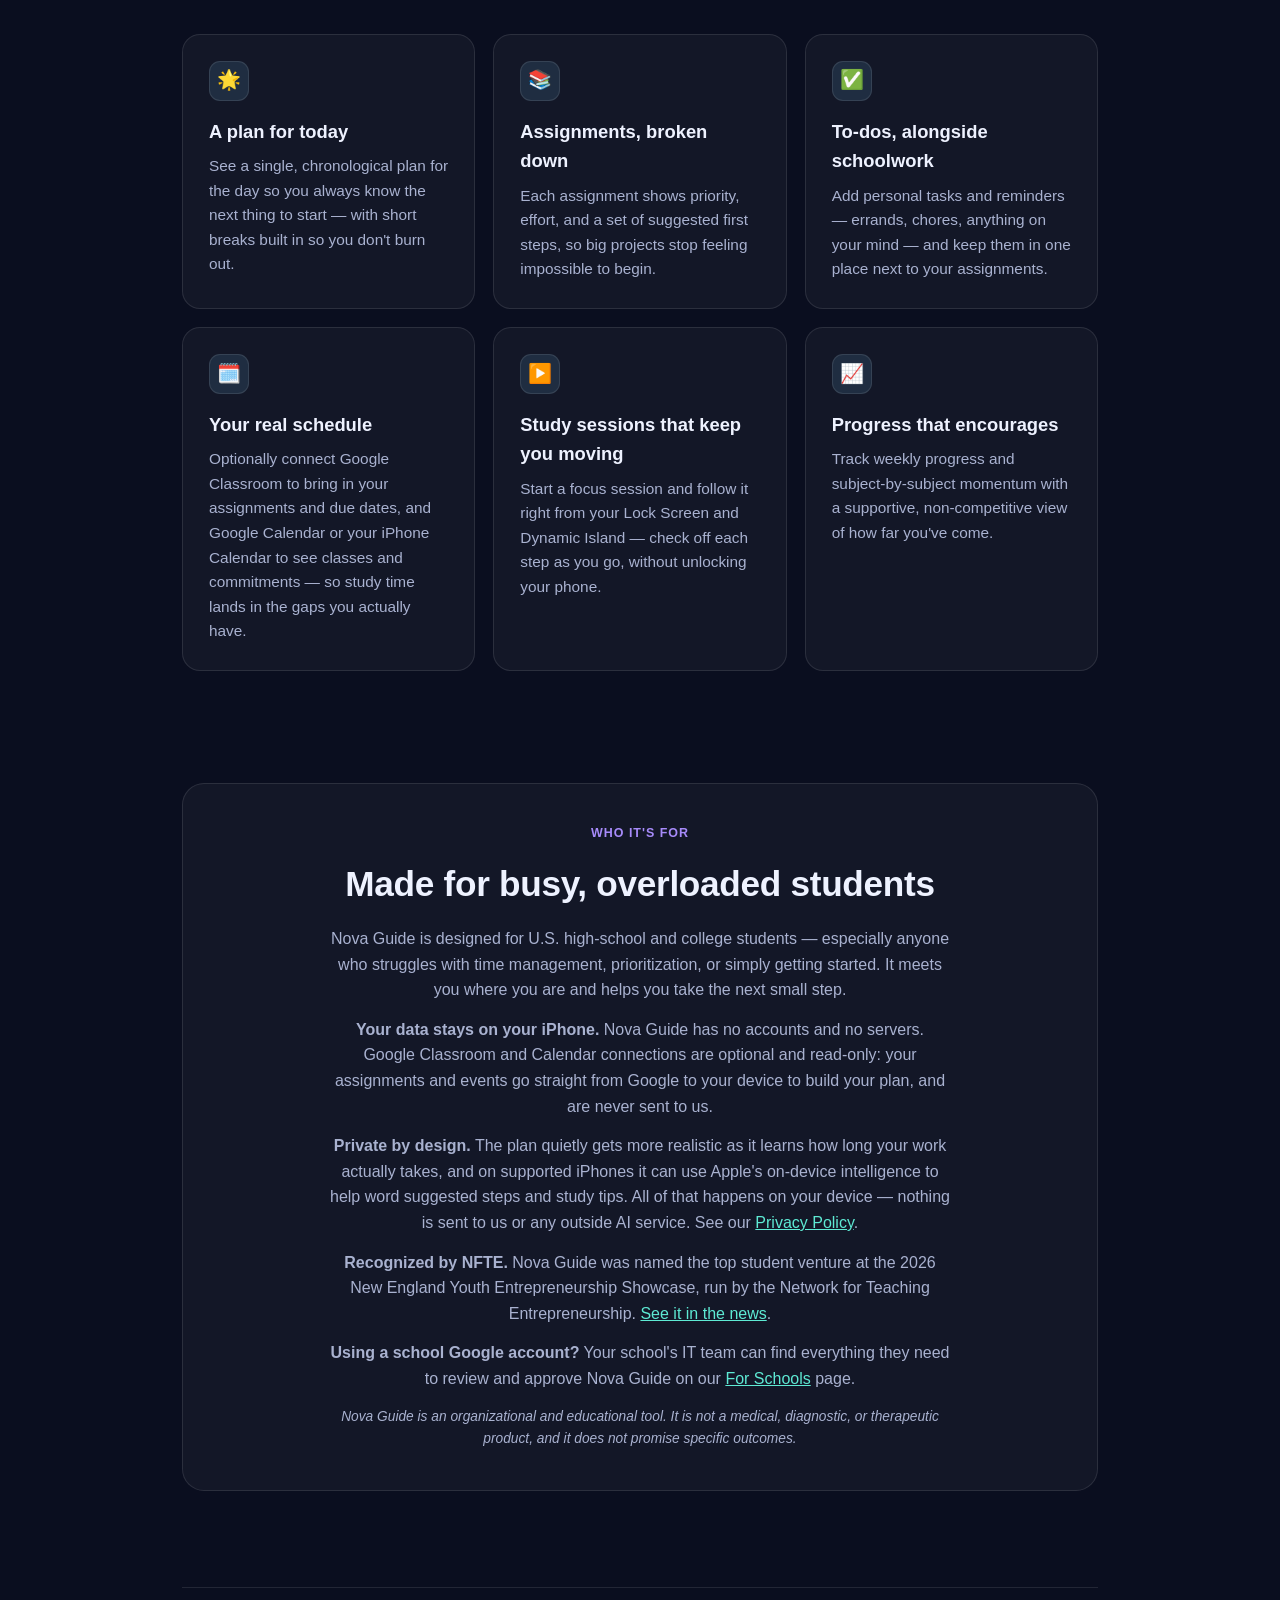
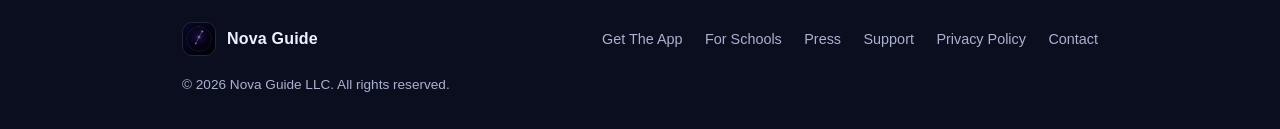
==== commit 29220f76: "Add homepage overview video and Press page - Homepage: new "See it in action" section with a one-min" ====
--- a/index.html
+++ b/index.html
@@ -67,9 +67,23 @@
   .card p{color:var(--muted);font-size:.96rem}
   .ic{width:40px;height:40px;border-radius:11px;display:grid;place-items:center;margin-bottom:16px;
     background:rgba(125,211,252,.12);border:1px solid var(--line);font-size:1.2rem}
+  /* demo video */
+  .player{position:relative;margin-top:34px;border-radius:18px;overflow:hidden;border:1px solid var(--line);
+    background:#0a0e1f;aspect-ratio:16/9;box-shadow:0 30px 90px rgba(0,0,0,.45),0 0 120px rgba(85,87,217,.18)}
+  .player video{display:block;width:100%;height:100%;object-fit:cover}
+  .play{position:absolute;inset:0;margin:auto;width:84px;height:84px;border-radius:50%;border:1px solid rgba(167,139,250,.6);
+    background:rgba(10,14,31,.72);color:var(--ink);cursor:pointer;display:grid;place-items:center;
+    box-shadow:0 0 0 6px rgba(85,87,217,.22),0 0 40px rgba(85,87,217,.55);transition:transform .2s,background .2s}
+  .play:hover,.play:focus-visible{transform:scale(1.06);background:rgba(85,87,217,.55)}
+  .play:focus-visible{outline:2px solid var(--teal);outline-offset:4px}
+  .play svg{width:30px;height:30px;margin-left:5px}
+  .play[hidden]{display:none}
+  .vcap{color:var(--muted);font-size:.9rem;text-align:center;max-width:640px;margin:16px auto 0}
+  @media (max-width:600px){.play{width:68px;height:68px}.play svg{width:24px;height:24px}}
   /* audience */
   .band{background:var(--card);border:1px solid var(--line);border-radius:22px;padding:40px;text-align:center}
   .band p{color:var(--muted);max-width:620px;margin:14px auto 0}
+  .band a{color:var(--teal)}
   .disc{color:var(--muted);font-size:.86rem;max-width:640px;margin:22px auto 0;font-style:italic}
   /* footer */
   footer{border-top:1px solid var(--line);padding:34px 0;margin-top:40px}
@@ -100,10 +114,32 @@
     <p class="sub">Nova Guide is an iPhone app that helps students turn an overwhelming pile of assignments into a clear, calm plan for the day.</p>
     <div class="cta">
       <a class="btn primary" href="get.html">Get the app</a>
-      <a class="btn ghost" href="#features">See how it works</a>
+      <a class="btn ghost" href="#demo">See how it works</a>
     </div>
     <p class="note">Free to download on the App Store for iPhone.</p>
   </header>
+
+  <section id="demo">
+    <div class="eyebrow">See it in action</div>
+    <h2>Nova Guide in about a minute</h2>
+    <div class="player">
+      <!-- Self-hosted on purpose: a YouTube/Vimeo embed would load third-party
+           scripts and cookies, against the site's no-tracking promise. preload="none"
+           keeps the homepage light; the 11 MB file loads only when someone presses play.
+           Click to play, never autoplay (brand guidelines §10). Source and rebuild steps:
+           docs/brand/showcase/README.md in the app repo. -->
+      <video id="demo-video" controls preload="none" playsinline muted
+             poster="media/nova-guide-overview-poster.jpg"
+             aria-label="A one-minute tour of Nova Guide on iPhone. It has no sound and is described below the video.">
+        <source src="media/nova-guide-overview-720p.mp4" type="video/mp4">
+        <a href="media/nova-guide-overview-720p.mp4">Watch the overview video (MP4)</a>
+      </video>
+      <button class="play" id="demo-play" type="button" aria-label="Play the one-minute overview video" hidden>
+        <svg viewBox="0 0 24 24" fill="currentColor" aria-hidden="true"><path d="M7 4.5v15a1 1 0 0 0 1.5.86l12.5-7.5a1 1 0 0 0 0-1.72L8.5 3.64A1 1 0 0 0 7 4.5z"/></svg>
+      </button>
+    </div>
+    <p class="vcap">About a minute, no sound. It walks through the Today plan, assignment steps, your schedule, Live Status on the Lock Screen, to-dos, weekly progress, on-device study support, and how your data stays on your iPhone.</p>
+  </section>
 
   <section id="features">
     <div class="eyebrow">Built for how students actually work</div>
@@ -149,6 +185,7 @@
       <p>Nova Guide is designed for U.S. high-school and college students — especially anyone who struggles with time management, prioritization, or simply getting started. It meets you where you are and helps you take the next small step.</p>
       <p><strong>Your data stays on your iPhone.</strong> Nova Guide has no accounts and no servers. Google Classroom and Calendar connections are optional and read-only: your assignments and events go straight from Google to your device to build your plan, and are never sent to us.</p>
       <p><strong>Private by design.</strong> The plan quietly gets more realistic as it learns how long your work actually takes, and on supported iPhones it can use Apple's on-device intelligence to help word suggested steps and study tips. All of that happens on your device — nothing is sent to us or any outside AI service. See our <a href="privacy.html">Privacy Policy</a>.</p>
+      <p><strong>Recognized by NFTE.</strong> Nova Guide was named the top student venture at the 2026 New England Youth Entrepreneurship Showcase, run by the Network for Teaching Entrepreneurship. <a href="press/">See it in the news</a>.</p>
       <p><strong>Using a school Google account?</strong> Your school's IT team can find everything they need to review and approve Nova Guide on our <a href="schools/">For Schools</a> page.</p>
       <p class="disc">Nova Guide is an organizational and educational tool. It is not a medical, diagnostic, or therapeutic product, and it does not promise specific outcomes.</p>
     </div>
@@ -160,6 +197,7 @@
       <div>
         <a href="get.html">Get The App</a>
         <a href="schools/">For Schools</a>
+        <a href="press/">Press</a>
         <a href="support.html">Support</a>
         <a href="privacy.html">Privacy Policy</a>
         <a href="mailto:support@nova-guide.com">Contact</a>
@@ -169,5 +207,17 @@
   </footer>
 
 </div>
+<script>
+  // Demo video: show a large play button over the poster, then hand over to the
+  // native controls (pause, seek, full screen). Without JavaScript the native
+  // controls stay on and the video still works.
+  (function () {
+    var v = document.getElementById('demo-video'), b = document.getElementById('demo-play');
+    if (!v || !b) return;
+    v.controls = false; b.hidden = false;
+    b.addEventListener('click', function () { b.hidden = true; v.controls = true; v.play(); });
+    v.addEventListener('ended', function () { v.controls = false; v.load(); b.hidden = false; });
+  })();
+</script>
 </body>
 </html>
